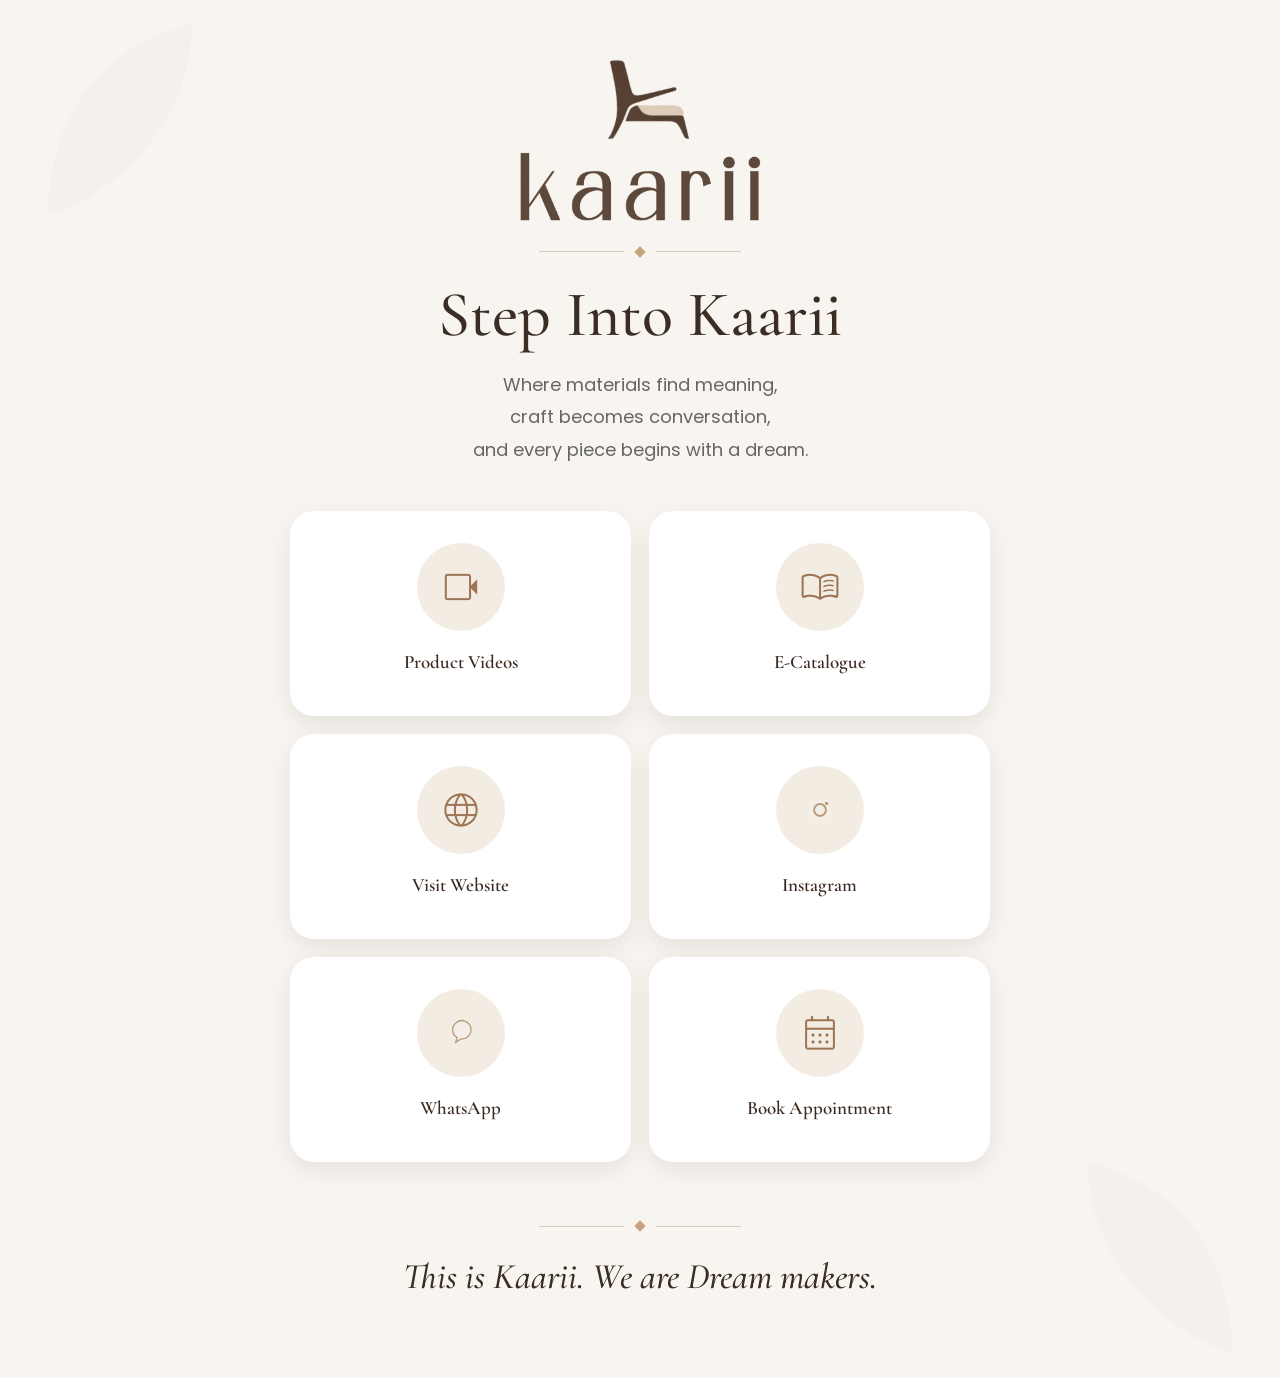
==== index.html @ 27573dc9 "Update index.html" ====
<!DOCTYPE html>
<html lang="en">

<head>

    <meta charset="UTF-8">
    <meta name="viewport" content="width=device-width, initial-scale=1.0">

    <title>Kaarii</title>

    <!-- Google Fonts -->
    <link rel="preconnect" href="https://fonts.googleapis.com">
    <link rel="preconnect" href="https://fonts.gstatic.com" crossorigin>

    <link href="https://fonts.googleapis.com/css2?family=Cormorant+Garamond:wght@400;500;600;700&family=Poppins:wght@300;400;500;600&display=swap" rel="stylesheet">

    <!-- Material Icons -->
    <link rel="stylesheet"
          href="https://fonts.googleapis.com/css2?family=Material+Symbols+Outlined" />

    <!-- Main CSS -->
    <link rel="stylesheet" href="style.css?v=4">

</head>

<body>

<div class="page">

    <!-- Decorative Background -->

    <div class="bg-circle bg1"></div>
    <div class="bg-circle bg2"></div>

    <main class="container">

        <!-- ==========================
                LOGO
        =========================== -->

        <div class="logo">

            <img src="images/Kaarii_LOGO.png"
                 alt="Kaarii Logo">

        </div>

        <!-- ==========================
                COMPANY
        =========================== -->

        <!-- Decorative Divider -->

        <div class="divider">

            <span></span>

            <div class="diamond"></div>

            <span></span>

        </div>

        <!-- ==========================
                TITLE
        =========================== -->

        <h1 class="title">

            Step Into Kaarii

        </h1>

        <!-- ==========================
                SUBTITLE
        =========================== -->

        <p class="subtitle">

            Where materials find meaning,<br>
            craft becomes conversation,<br>
            and every piece begins with a dream.

        </p>

        <!-- ==========================
                CARD GRID
        =========================== -->

        <section class="cards">

            <!-- CARD 1 -->

            <a href="#"
               class="card"
               id="videos">

                <div class="icon-circle">

                    <span class="material-symbols-outlined">

                        videocam

                    </span>

                </div>

                <h3>

                    Product Videos

                </h3>

            </a>

            <!-- CARD 2 -->

            <a href="https://drive.google.com/file/d/1jQVEL4T5ZLAZLW09OLYwCIKaz1q4uxTX/view?usp=sharing"
               class="card"
               id="catalogue"
               target="_blank"
               rel="noopener noreferrer">

                <div class="icon-circle">

                    <span class="material-symbols-outlined">

                        menu_book

                    </span>

                </div>

                <h3>

                    E-Catalogue

                </h3>

            </a>

            <!-- CARD 3 -->

            <a href="https://kaarii.co.in/"
               class="card"
               id="website"
               target="_blank"
               rel="noopener noreferrer">

                <div class="icon-circle">

                    <span class="material-symbols-outlined">

                        language

                    </span>

                </div>

                <h3>

                    Visit Website

                </h3>

            </a>

                        <!-- CARD 4 -->

           <a href="https://www.instagram.com/kaarii.living?igsh=MXdwaHFwajZ5djF2MQ=="
               class="card"
               id="instagram"
               target="_blank"
               rel="noopener noreferrer">
            
                <div class="icon-circle social">
            
                    <img src="images/instagram.svg"
                         alt="Instagram">
            
                </div>
            
                <h3>
            
                    Instagram
            
                </h3>
            
            </a>
            <!-- CARD 5 -->

            <a href="#"
               class="card"
               id="whatsapp">

                <div class="icon-circle social">

                    <img src="images/whatsapp.svg"
                         alt="WhatsApp">

                </div>

                <h3>

                    WhatsApp

                </h3>

            </a>

            <!-- CARD 6 -->

            <a href="#"
               class="card"
               id="appointment">

                <div class="icon-circle">

                    <span class="material-symbols-outlined">

                        calendar_month

                    </span>

                </div>

                <h3>

                    Book Appointment

                </h3>

            </a>

        </section>

        <!-- ==========================
                FOOTER DIVIDER
        =========================== -->

        <div class="divider footer-divider">

            <span></span>

            <div class="diamond"></div>

            <span></span>

        </div>

        <!-- ==========================
                FOOTER
        =========================== -->

        <footer>

            <h2>

                This is Kaarii. We are Dream makers.

            </h2>

        </footer>

    </main>

</div>

<!-- Main JavaScript -->

<script src="script.js"></script>

</body>

</html>
---- style.css ----
/* =====================================================
   KAARII LANDING PAGE
   PART 1
===================================================== */

*{
    margin:0;
    padding:0;
    box-sizing:border-box;
}

body{

    background:#F8F5F1;

    font-family:'Poppins',sans-serif;

    color:#3A2D24;

    overflow-x:hidden;

}

.page{

    position:relative;

    min-height:100vh;

}

/*==============================
BACKGROUND LEAVES
==============================*/

.bg-circle{

    position:absolute;

    pointer-events:none;

    opacity:.18;

}

.bg1{

    top:0;

    left:0;

    width:240px;

    height:240px;

    background:url("images/leaf-left.svg");

    background-size:contain;

    background-repeat:no-repeat;

}

.bg2{

    right:0;

    bottom:0;

    width:240px;

    height:240px;

    background:url("images/leaf-right.svg");

    background-size:contain;

    background-repeat:no-repeat;

}

/*==============================
MAIN CONTAINER
==============================*/

.container{

    width:min(95%,700px);

    margin:auto;

    padding:45px 0 70px;

    text-align:center;

}

/*==============================
LOGO
==============================*/

.logo{

    margin-bottom:-8px;

}

.logo img{

    width:260px;

    display:block;

    margin:auto;

}

/*==============================
COMPANY NAME
==============================*/

.company{

    font-family:'Cormorant Garamond',serif;

    font-size:58px;

    font-weight:500;

    margin-top:5px;

    color:#3B2A22;

}

/*==============================
DIVIDER
==============================*/

.divider{

    display:flex;

    align-items:center;

    justify-content:center;

    gap:12px;

    margin:22px auto;

}

.divider span{

    width:85px;

    height:1px;

    background:#D8CABB;

}

.diamond{

    width:8px;

    height:8px;

    background:#C8A27A;

    transform:rotate(45deg);

}

/*==============================
TITLE
==============================*/

.title{

    font-family:'Cormorant Garamond',serif;

    font-size:64px;

    font-weight:500;

    line-height:1.15;

    margin-bottom:18px;

}

/*==============================
SUBTITLE
==============================*/

.subtitle{

    font-size:18px;

    line-height:1.8;

    color:#666;

    margin-bottom:45px;

}

/*==============================
CARD GRID
==============================*/

.cards{

    display:grid;

    grid-template-columns:1fr 1fr;

    gap:18px;

    width:100%;

}

/*==============================
CARDS
==============================*/

.card{

    background:#FFFFFF;

    border-radius:24px;

    text-decoration:none;

    color:#3B2A22;

    min-height:205px;

    padding:24px 20px;

    display:flex;

    flex-direction:column;

    align-items:center;

    justify-content:center;

    box-shadow:0 8px 24px rgba(0,0,0,.08);

    transition:.30s;

    position:relative;

}

.card:hover{

    transform:translateY(-6px);

    box-shadow:0 18px 40px rgba(0,0,0,.12);

}

/*==============================
ICON CIRCLE
==============================*/

.icon-circle{

    width:88px;

    height:88px;

    border-radius:50%;

    background:#F3ECE3;

    display:flex;

    align-items:center;

    justify-content:center;

    margin-bottom:18px;

}

/*==============================
SVG ICONS
==============================*/

.icon-circle img{

    width:42px;

    height:42px;

    object-fit:contain;

}

/*==============================
MATERIAL ICONS
==============================*/

.material-symbols-outlined{

    font-size:42px;

    color:#9C7353;

    font-variation-settings:
    'FILL' 0,
    'wght' 300,
    'GRAD' 0,
    'opsz' 48;

}

/*==============================
CARD TITLE
==============================*/

.card h3{

    font-size:19px;

    font-weight:600;

    margin-bottom:10px;

    line-height:1.35;

    font-family:'Cormorant Garamond',serif;

}

/*==============================
CARD DESCRIPTION
==============================*/

.card p{

    font-size:13px;

    line-height:1.55;

    color:#666;

}

/*==============================
FOOTER
==============================*/

.footer-divider{

    margin-top:60px;

    margin-bottom:25px;

}

footer h2{

    font-family:'Cormorant Garamond',serif;

    font-size:36px;

    font-style:italic;

    font-weight:500;

    margin-bottom:10px;

}

footer p{

    color:#777;

    line-height:1.7;

    font-size:15px;

}

/*==============================
RESPONSIVE
==============================*/

@media(max-width:520px){

    .container{

        width:92%;

    }

    .logo img{

        width:165px;

    }

    .company{

        font-size:48px;

    }

    .title{

        font-size:46px;

    }

    .subtitle{

        font-size:16px;

        margin-bottom:36px;

    }

    .cards{

        gap:16px;

    }

    .card{

        min-height:170px;

        padding:18px;

    }

    .icon-circle{

        width:68px;

        height:68px;

    }

    .icon-circle img{

        width:36px;

        height:36px;

    }

    .material-symbols-outlined{

        font-size:36px;

    }

    .card h3{

        font-size:17px;

    }

    .card p{

        font-size:12px;

    }

    footer h2{

        font-size:30px;

    }

}
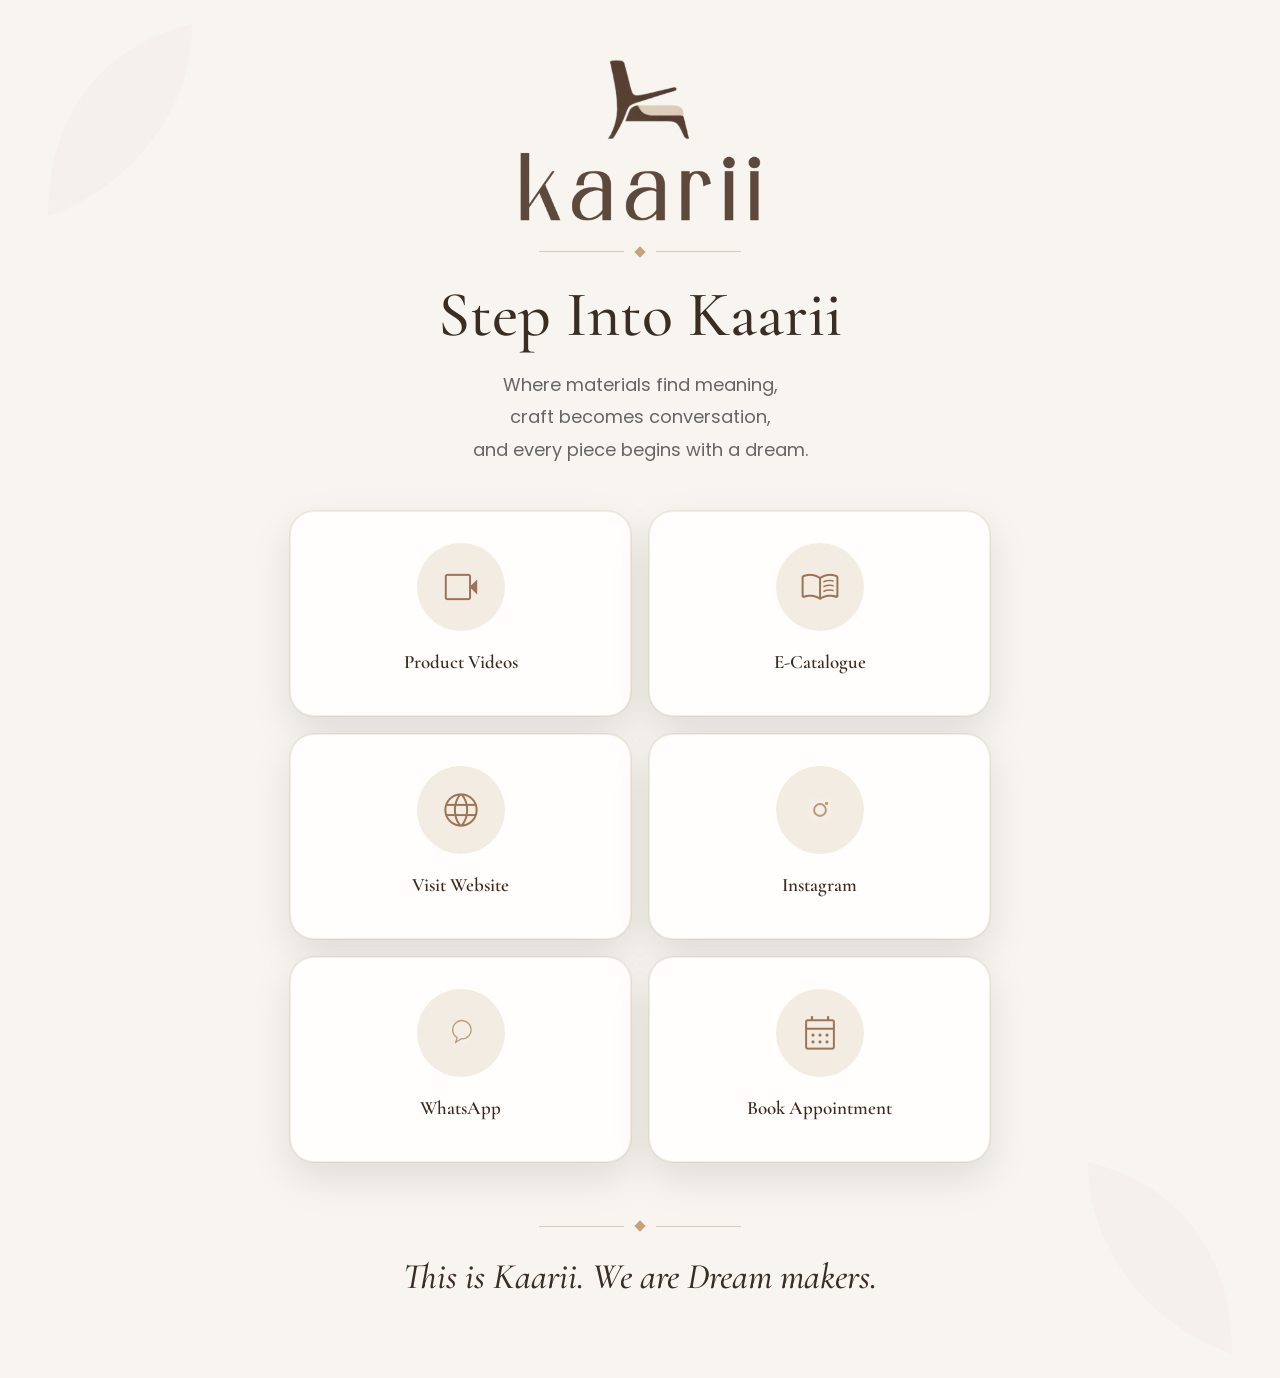
==== commit 08fb1787: "Update index.html" ====
--- a/index.html
+++ b/index.html
@@ -19,7 +19,7 @@
           href="https://fonts.googleapis.com/css2?family=Material+Symbols+Outlined" />
 
     <!-- Main CSS -->
-    <link rel="stylesheet" href="style.css?v=4">
+    <link rel="stylesheet" href="style.css?v=12">
 
 </head>
 
@@ -91,7 +91,7 @@
 
             <!-- CARD 1 -->
 
-            <a href="#"
+            <a href="videos.html"
                class="card"
                id="videos">
 
@@ -115,7 +115,7 @@
 
             <!-- CARD 2 -->
 
-            <a href="https://drive.google.com/file/d/1jQVEL4T5ZLAZLW09OLYwCIKaz1q4uxTX/view?usp=sharing"
+            <a href="https://drive.google.com/file/d/1DZku5qBnTDAFen6qLT3HnZUBOHiImYM8/view?usp=sharing"
                class="card"
                id="catalogue"
                target="_blank"
@@ -189,7 +189,7 @@
             </a>
             <!-- CARD 5 -->
 
-            <a href="#"
+            <a href="https://wa.me/918263087692?text=Hi%20Kaarii,%20I%20would%20like%20to%20know%20more%20about%20your%20furniture."
                class="card"
                id="whatsapp">
 
@@ -210,7 +210,7 @@
 
             <!-- CARD 6 -->
 
-            <a href="#"
+            <a href="https://forms.gle/g1t9FdZKikaMMNkn9"
                class="card"
                id="appointment">
 
--- a/style.css
+++ b/style.css
@@ -229,7 +229,8 @@
 
 .card{
 
-    background:#FFFFFF;
+    background:#FFFEFC;
+    border:1px solid rgba(184,162,122,.18);
 
     border-radius:24px;
 
@@ -249,11 +250,14 @@
 
     justify-content:center;
 
-    box-shadow:0 8px 24px rgba(0,0,0,.08);
+    box-shadow:
+       0 0 0 1px rgba(184,162,122,.18),
+       0 16px 40px rgba(0,0,0,.10);;
 
     transition:.30s;
 
     position:relative;
+    overflow:hidden;
 
 }
 
@@ -261,7 +265,9 @@
 
     transform:translateY(-6px);
 
-    box-shadow:0 18px 40px rgba(0,0,0,.12);
+    box-shadow:
+       0 18px 42px rgba(60,45,30,.14),
+       0 4px 12px rgba(60,45,30,.08);
 
 }
 
